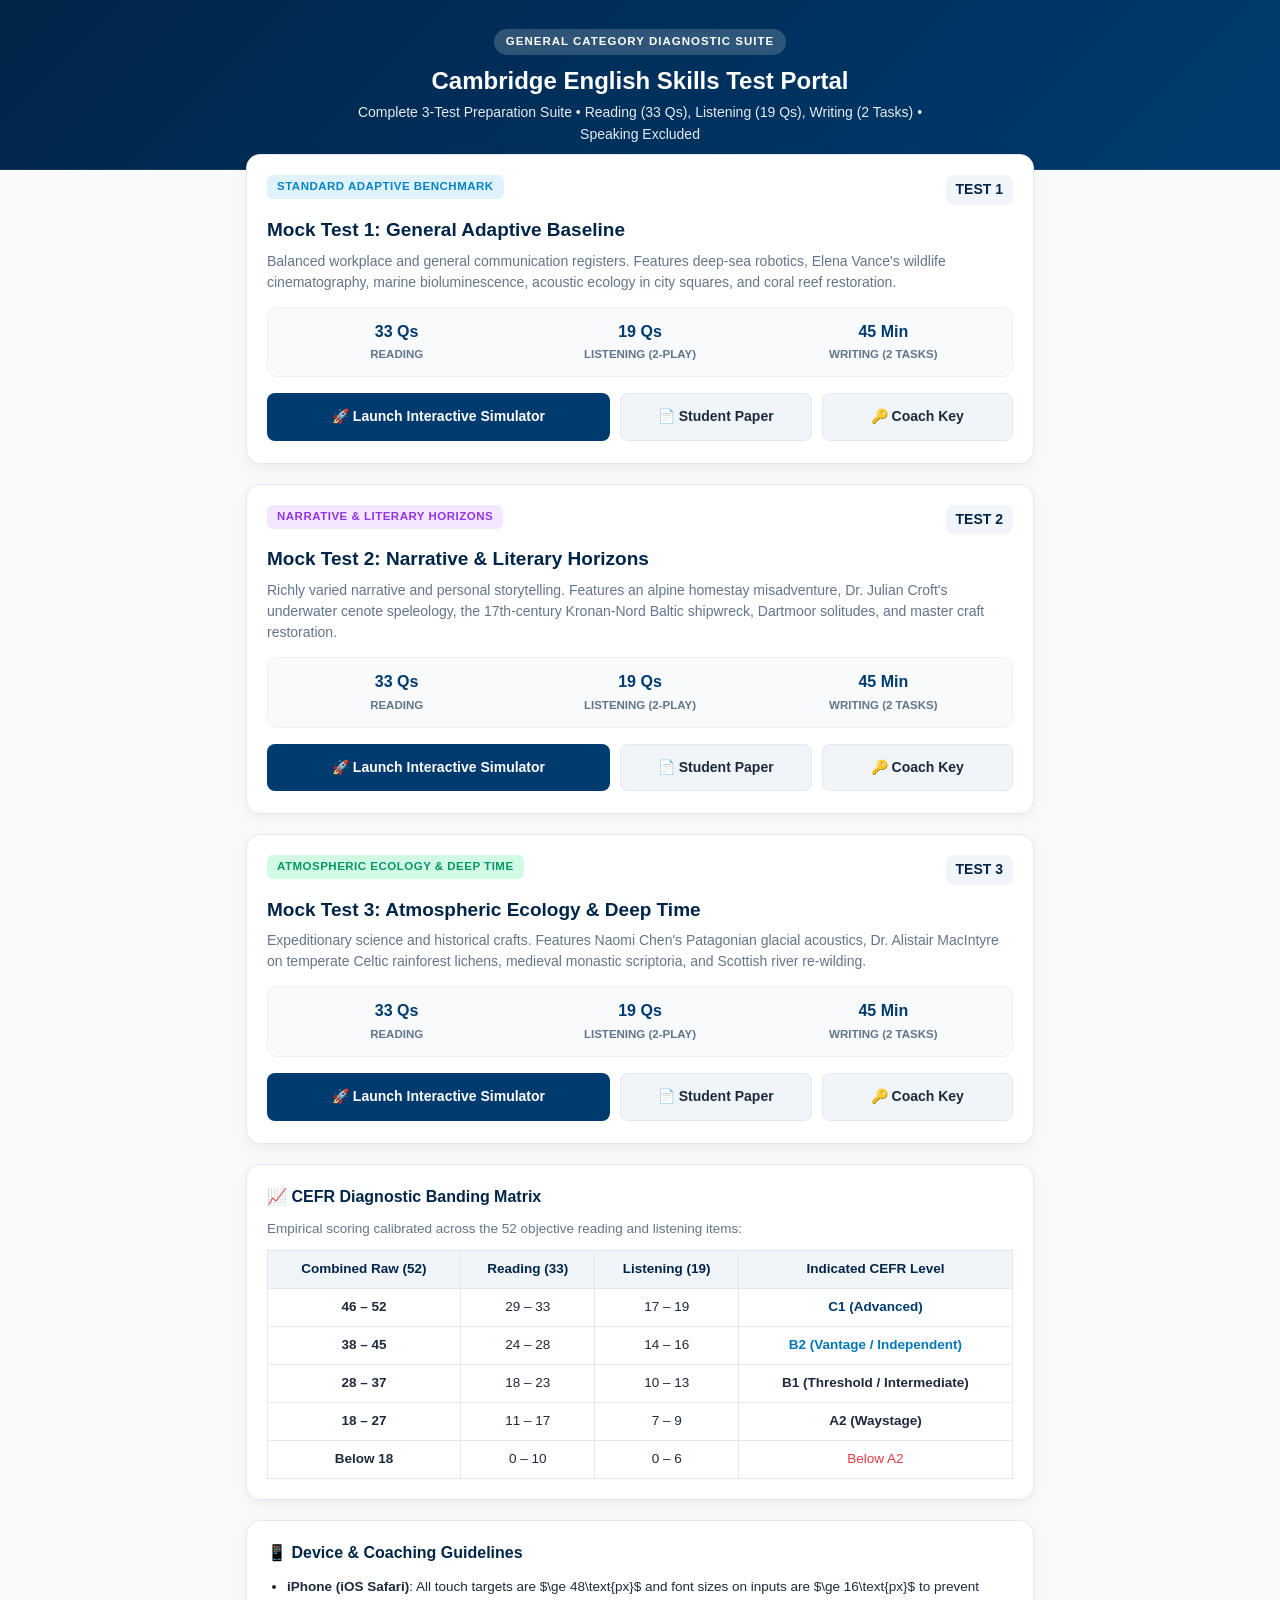
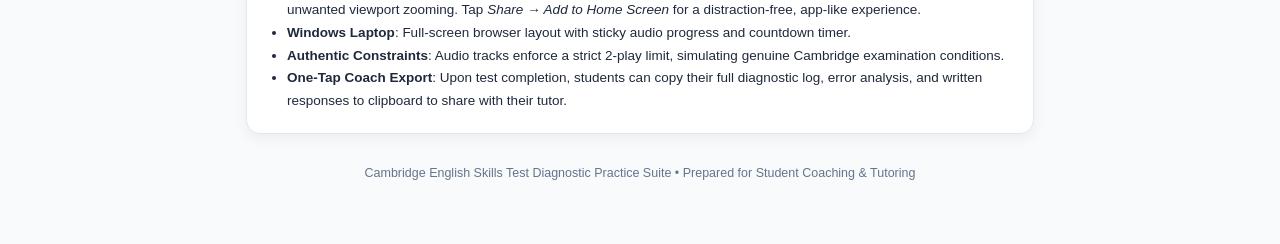
==== index.html @ 3b9fc263 "Refactor mock test suite to decoupled data-driven architecture" ====
<!DOCTYPE html>
<html lang="en">
<head>
  <meta charset="UTF-8">
  <meta name="viewport" content="width=device-width, initial-scale=1.0, maximum-scale=1.0, user-scalable=no, viewport-fit=cover">
  <title>Cambridge English Skills Test (General) — Multi-Test Portal</title>
  <style>
    :root {
      --primary: #003b70;
      --primary-dark: #002548;
      --primary-light: #e8f1fa;
      --secondary: #0077b6;
      --accent: #e63946;
      --success: #1b8a5a;
      --bg: #f8fafc;
      --card-bg: #ffffff;
      --text: #1e293b;
      --text-muted: #64748b;
      --border: #e2e8f0;
      --radius: 14px;
      --shadow: 0 4px 14px rgba(0,0,0,0.06);
      --font-family: -apple-system, BlinkMacSystemFont, "Segoe UI", Roboto, Helvetica, Arial, sans-serif;
    }

    * {
      box-sizing: border-box;
      margin: 0;
      padding: 0;
      -webkit-tap-highlight-color: transparent;
      -webkit-text-size-adjust: 100%;
    }

    body {
      font-family: var(--font-family);
      background-color: var(--bg);
      color: var(--text);
      line-height: 1.55;
      padding-bottom: 60px;
    }

    header {
      background: linear-gradient(135deg, var(--primary-dark), var(--primary));
      color: white;
      padding: max(28px, env(safe-area-inset-top)) 20px 24px;
      text-align: center;
      border-bottom: 1px solid rgba(255,255,255,0.1);
    }

    .header-badge {
      display: inline-block;
      font-size: 11.5px;
      font-weight: 700;
      letter-spacing: 1px;
      text-transform: uppercase;
      background: rgba(255,255,255,0.18);
      padding: 4px 12px;
      border-radius: 20px;
      margin-bottom: 10px;
    }

    h1 {
      font-size: 24px;
      font-weight: 800;
      line-height: 1.3;
      margin-bottom: 6px;
    }

    .subtitle {
      font-size: 14px;
      opacity: 0.9;
      max-width: 580px;
      margin: 0 auto;
    }

    .container {
      max-width: 820px;
      margin: -16px auto 0;
      padding: 0 16px;
    }

    .test-card {
      background: var(--card-bg);
      border-radius: var(--radius);
      padding: 20px 20px 22px;
      margin-bottom: 20px;
      box-shadow: var(--shadow);
      border: 1px solid var(--border);
      transition: transform 0.2s ease, box-shadow 0.2s ease;
    }

    .test-card:hover {
      box-shadow: 0 6px 20px rgba(0, 59, 112, 0.1);
    }

    .card-top {
      display: flex;
      justify-content: space-between;
      align-items: flex-start;
      margin-bottom: 10px;
    }

    .card-tag {
      font-size: 11.5px;
      font-weight: 700;
      text-transform: uppercase;
      letter-spacing: 0.5px;
      padding: 3px 10px;
      border-radius: 6px;
    }

    .tag-blue { background: #e0f2fe; color: #0284c7; }
    .tag-purple { background: #f3e8ff; color: #9333ea; }
    .tag-emerald { background: #d1fae5; color: #059669; }

    .test-num-badge {
      font-size: 14px;
      font-weight: 800;
      color: var(--primary-dark);
      background: #f1f5f9;
      padding: 4px 10px;
      border-radius: 8px;
    }

    .card-title {
      font-size: 19px;
      font-weight: 700;
      color: var(--primary-dark);
      margin-bottom: 6px;
    }

    .card-desc {
      font-size: 14px;
      color: var(--text-muted);
      margin-bottom: 14px;
      line-height: 1.5;
    }

    .specs-grid {
      display: grid;
      grid-template-columns: repeat(3, 1fr);
      gap: 10px;
      background: #f8fafc;
      padding: 12px;
      border-radius: 10px;
      margin-bottom: 16px;
      text-align: center;
      border: 1px solid #edf2f7;
    }

    .spec-item-val {
      font-size: 16px;
      font-weight: 700;
      color: var(--primary);
    }

    .spec-item-lbl {
      font-size: 11.5px;
      color: var(--text-muted);
      text-transform: uppercase;
      font-weight: 600;
      margin-top: 2px;
    }

    .button-group {
      display: flex;
      gap: 10px;
      flex-wrap: wrap;
    }

    .btn {
      display: inline-flex;
      align-items: center;
      justify-content: center;
      gap: 6px;
      padding: 12px 18px;
      border-radius: 8px;
      font-size: 14px;
      font-weight: 700;
      text-decoration: none;
      transition: all 0.2s ease;
      min-height: 46px;
      flex: 1;
      text-align: center;
    }

    .btn-launch {
      background: var(--primary);
      color: white;
      flex: 2;
    }

    .btn-launch:hover {
      background: var(--primary-dark);
    }

    .btn-outline {
      background: #f1f5f9;
      color: var(--text);
      border: 1px solid var(--border);
    }

    .btn-outline:hover {
      background: #e2e8f0;
    }

    .info-card {
      background: white;
      border-radius: var(--radius);
      padding: 20px;
      margin-bottom: 20px;
      box-shadow: var(--shadow);
      border: 1px solid var(--border);
    }

    .info-card h3 {
      font-size: 16px;
      font-weight: 700;
      color: var(--primary-dark);
      margin-bottom: 10px;
    }

    .matrix-table {
      width: 100%;
      border-collapse: collapse;
      font-size: 13.5px;
      margin-top: 10px;
    }

    .matrix-table th, .matrix-table td {
      padding: 8px 10px;
      border: 1px solid var(--border);
      text-align: center;
    }

    .matrix-table th {
      background: #f1f5f9;
      font-weight: 700;
      color: var(--primary-dark);
    }

    footer {
      text-align: center;
      font-size: 12.5px;
      color: var(--text-muted);
      margin-top: 30px;
    }
  </style>
</head>
<body>

  <header>
    <div class="header-badge">General Category Diagnostic Suite</div>
    <h1>Cambridge English Skills Test Portal</h1>
    <div class="subtitle">Complete 3-Test Preparation Suite &bull; Reading (33 Qs), Listening (19 Qs), Writing (2 Tasks) &bull; Speaking Excluded</div>
  </header>

  <div class="container">

    <!-- TEST 1 CARD -->
    <div class="test-card">
      <div class="card-top">
        <span class="card-tag tag-blue">Standard Adaptive Benchmark</span>
        <span class="test-num-badge">TEST 1</span>
      </div>
      <div class="card-title">Mock Test 1: General Adaptive Baseline</div>
      <div class="card-desc">
        Balanced workplace and general communication registers. Features deep-sea robotics, Elena Vance's wildlife cinematography, marine bioluminescence, acoustic ecology in city squares, and coral reef restoration.
      </div>
      <div class="specs-grid">
        <div>
          <div class="spec-item-val">33 Qs</div>
          <div class="spec-item-lbl">Reading</div>
        </div>
        <div>
          <div class="spec-item-val">19 Qs</div>
          <div class="spec-item-lbl">Listening (2-Play)</div>
        </div>
        <div>
          <div class="spec-item-val">45 Min</div>
          <div class="spec-item-lbl">Writing (2 Tasks)</div>
        </div>
      </div>
      <div class="button-group">
        <a href="test.html?id=1" class="btn btn-launch">🚀 Launch Interactive Simulator</a>
        <a href="mock_test_1/MOCK_TEST_1_PRINTABLE_STUDENT.md" class="btn btn-outline">📄 Student Paper</a>
        <a href="mock_test_1/MOCK_TEST_1_COACH_KEY_AND_EXPLANATIONS.md" class="btn btn-outline">🔑 Coach Key</a>
      </div>
    </div>

    <!-- TEST 2 CARD -->
    <div class="test-card">
      <div class="card-top">
        <span class="card-tag tag-purple">Narrative & Literary Horizons</span>
        <span class="test-num-badge">TEST 2</span>
      </div>
      <div class="card-title">Mock Test 2: Narrative & Literary Horizons</div>
      <div class="card-desc">
        Richly varied narrative and personal storytelling. Features an alpine homestay misadventure, Dr. Julian Croft's underwater cenote speleology, the 17th-century Kronan-Nord Baltic shipwreck, Dartmoor solitudes, and master craft restoration.
      </div>
      <div class="specs-grid">
        <div>
          <div class="spec-item-val">33 Qs</div>
          <div class="spec-item-lbl">Reading</div>
        </div>
        <div>
          <div class="spec-item-val">19 Qs</div>
          <div class="spec-item-lbl">Listening (2-Play)</div>
        </div>
        <div>
          <div class="spec-item-val">45 Min</div>
          <div class="spec-item-lbl">Writing (2 Tasks)</div>
        </div>
      </div>
      <div class="button-group">
        <a href="test.html?id=2" class="btn btn-launch">🚀 Launch Interactive Simulator</a>
        <a href="mock_test_2/MOCK_TEST_2_PRINTABLE_STUDENT.md" class="btn btn-outline">📄 Student Paper</a>
        <a href="mock_test_2/MOCK_TEST_2_COACH_KEY_AND_EXPLANATIONS.md" class="btn btn-outline">🔑 Coach Key</a>
      </div>
    </div>

    <!-- TEST 3 CARD -->
    <div class="test-card">
      <div class="card-top">
        <span class="card-tag tag-emerald">Atmospheric Ecology & Deep Time</span>
        <span class="test-num-badge">TEST 3</span>
      </div>
      <div class="card-title">Mock Test 3: Atmospheric Ecology & Deep Time</div>
      <div class="card-desc">
        Expeditionary science and historical crafts. Features Naomi Chen's Patagonian glacial acoustics, Dr. Alistair MacIntyre on temperate Celtic rainforest lichens, medieval monastic scriptoria, and Scottish river re-wilding.
      </div>
      <div class="specs-grid">
        <div>
          <div class="spec-item-val">33 Qs</div>
          <div class="spec-item-lbl">Reading</div>
        </div>
        <div>
          <div class="spec-item-val">19 Qs</div>
          <div class="spec-item-lbl">Listening (2-Play)</div>
        </div>
        <div>
          <div class="spec-item-val">45 Min</div>
          <div class="spec-item-lbl">Writing (2 Tasks)</div>
        </div>
      </div>
      <div class="button-group">
        <a href="test.html?id=3" class="btn btn-launch">🚀 Launch Interactive Simulator</a>
        <a href="mock_test_3/MOCK_TEST_3_PRINTABLE_STUDENT.md" class="btn btn-outline">📄 Student Paper</a>
        <a href="mock_test_3/MOCK_TEST_3_COACH_KEY_AND_EXPLANATIONS.md" class="btn btn-outline">🔑 Coach Key</a>
      </div>
    </div>

    <!-- CEFR DIAGNOSTIC MATRIX -->
    <div class="info-card">
      <h3>📈 CEFR Diagnostic Banding Matrix</h3>
      <p style="font-size:13.5px; color:var(--text-muted); margin-bottom:8px;">
        Empirical scoring calibrated across the 52 objective reading and listening items:
      </p>
      <table class="matrix-table">
        <thead>
          <tr>
            <th>Combined Raw (52)</th>
            <th>Reading (33)</th>
            <th>Listening (19)</th>
            <th>Indicated CEFR Level</th>
          </tr>
        </thead>
        <tbody>
          <tr>
            <td><strong>46 – 52</strong></td>
            <td>29 – 33</td>
            <td>17 – 19</td>
            <td><strong style="color:var(--primary);">C1 (Advanced)</strong></td>
          </tr>
          <tr>
            <td><strong>38 – 45</strong></td>
            <td>24 – 28</td>
            <td>14 – 16</td>
            <td><strong style="color:var(--secondary);">B2 (Vantage / Independent)</strong></td>
          </tr>
          <tr>
            <td><strong>28 – 37</strong></td>
            <td>18 – 23</td>
            <td>10 – 13</td>
            <td><strong>B1 (Threshold / Intermediate)</strong></td>
          </tr>
          <tr>
            <td><strong>18 – 27</strong></td>
            <td>11 – 17</td>
            <td>7 – 9</td>
            <td><strong>A2 (Waystage)</strong></td>
          </tr>
          <tr>
            <td><strong>Below 18</strong></td>
            <td>0 – 10</td>
            <td>0 – 6</td>
            <td><span style="color:var(--accent);">Below A2</span></td>
          </tr>
        </tbody>
      </table>
    </div>

    <!-- DEVICE & OFFLINE GUIDELINES -->
    <div class="info-card">
      <h3>📱 Device & Coaching Guidelines</h3>
      <ul style="font-size:13.5px; color:var(--text); padding-left:20px; line-height:1.7;">
        <li><strong>iPhone (iOS Safari)</strong>: All touch targets are $\ge 48\text{px}$ and font sizes on inputs are $\ge 16\text{px}$ to prevent unwanted viewport zooming. Tap <em>Share &rarr; Add to Home Screen</em> for a distraction-free, app-like experience.</li>
        <li><strong>Windows Laptop</strong>: Full-screen browser layout with sticky audio progress and countdown timer.</li>
        <li><strong>Authentic Constraints</strong>: Audio tracks enforce a strict 2-play limit, simulating genuine Cambridge examination conditions.</li>
        <li><strong>One-Tap Coach Export</strong>: Upon test completion, students can copy their full diagnostic log, error analysis, and written responses to clipboard to share with their tutor.</li>
      </ul>
    </div>

    <footer>
      Cambridge English Skills Test Diagnostic Practice Suite &bull; Prepared for Student Coaching & Tutoring
    </footer>

  </div>

</body>
</html>
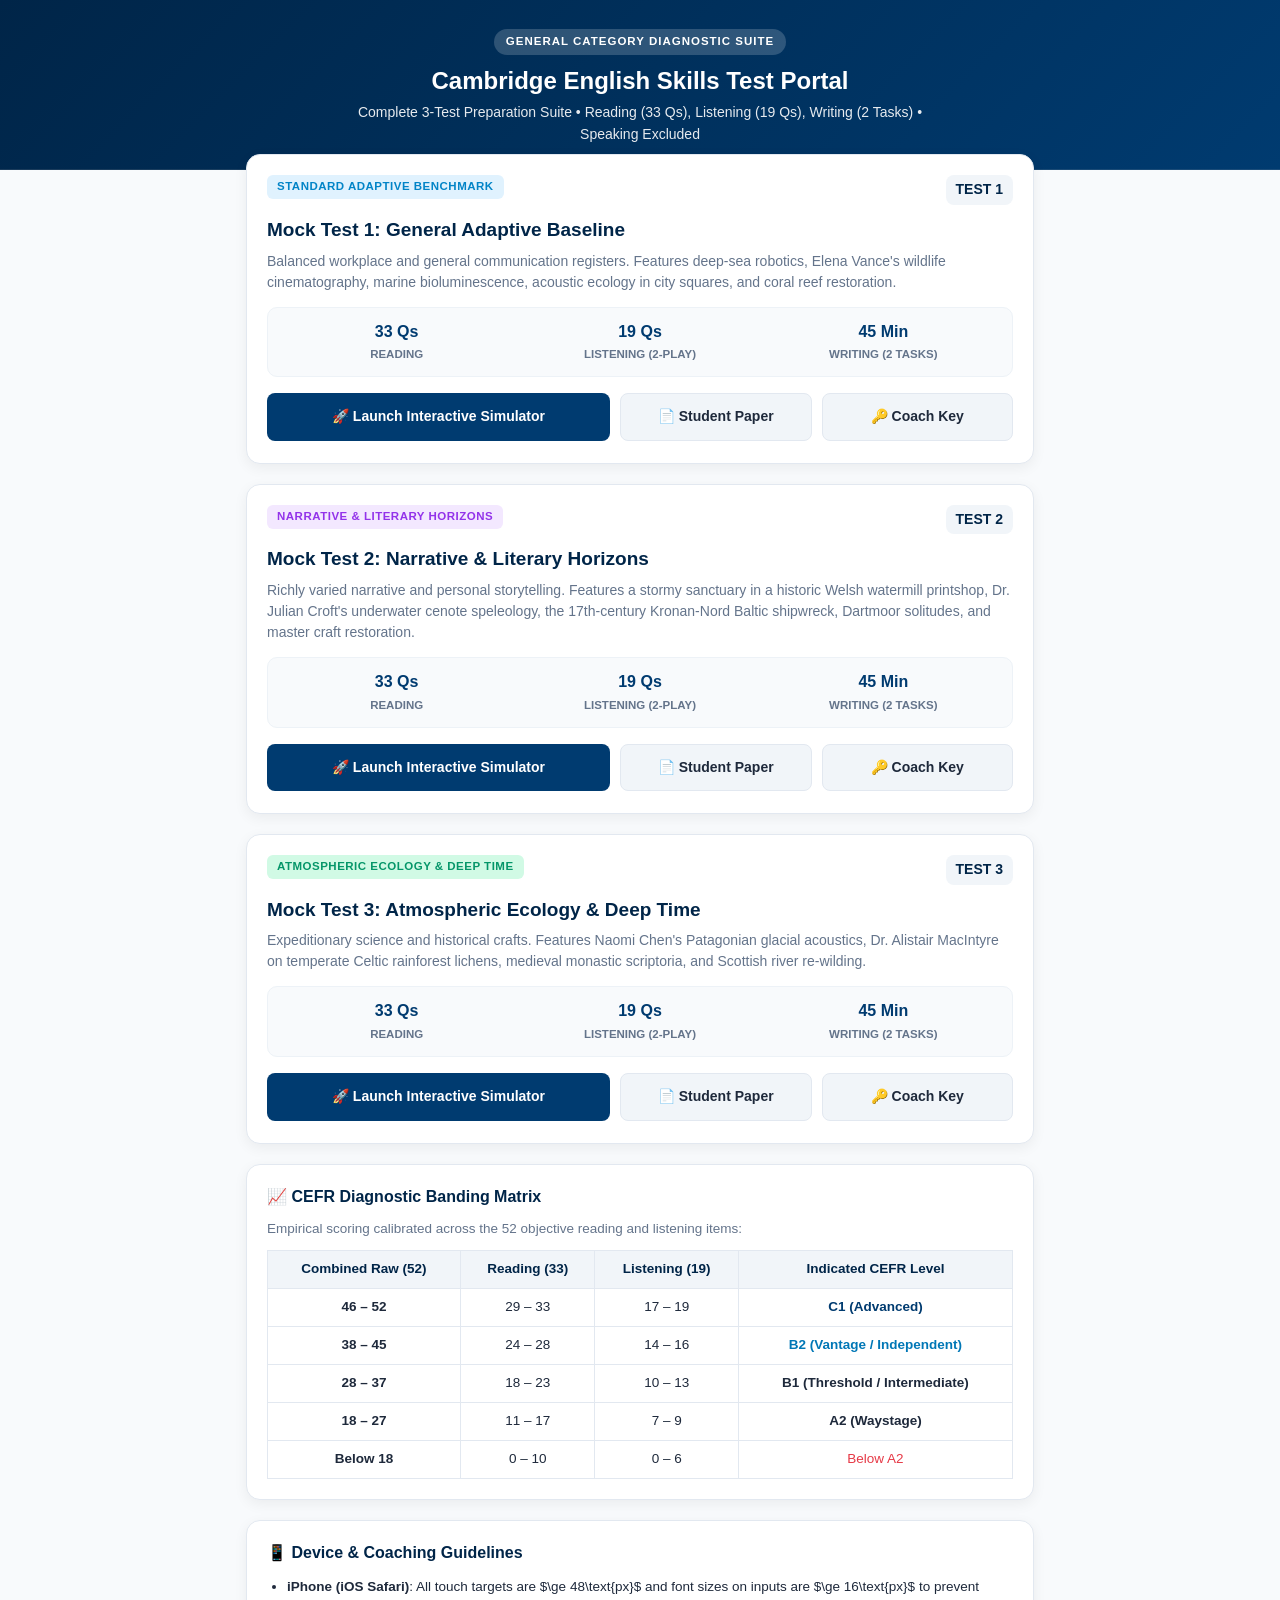
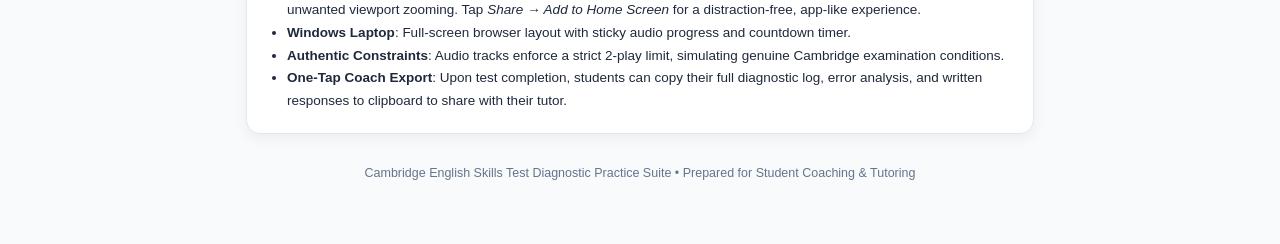
==== commit f86bd8d0: "Update writing section for Mock Test 2 with new prompts and rubrics" ====
--- a/index.html
+++ b/index.html
@@ -295,7 +295,7 @@
       </div>
       <div class="card-title">Mock Test 2: Narrative & Literary Horizons</div>
       <div class="card-desc">
-        Richly varied narrative and personal storytelling. Features an alpine homestay misadventure, Dr. Julian Croft's underwater cenote speleology, the 17th-century Kronan-Nord Baltic shipwreck, Dartmoor solitudes, and master craft restoration.
+        Richly varied narrative and personal storytelling. Features a stormy sanctuary in a historic Welsh watermill printshop, Dr. Julian Croft's underwater cenote speleology, the 17th-century Kronan-Nord Baltic shipwreck, Dartmoor solitudes, and master craft restoration.
       </div>
       <div class="specs-grid">
         <div>
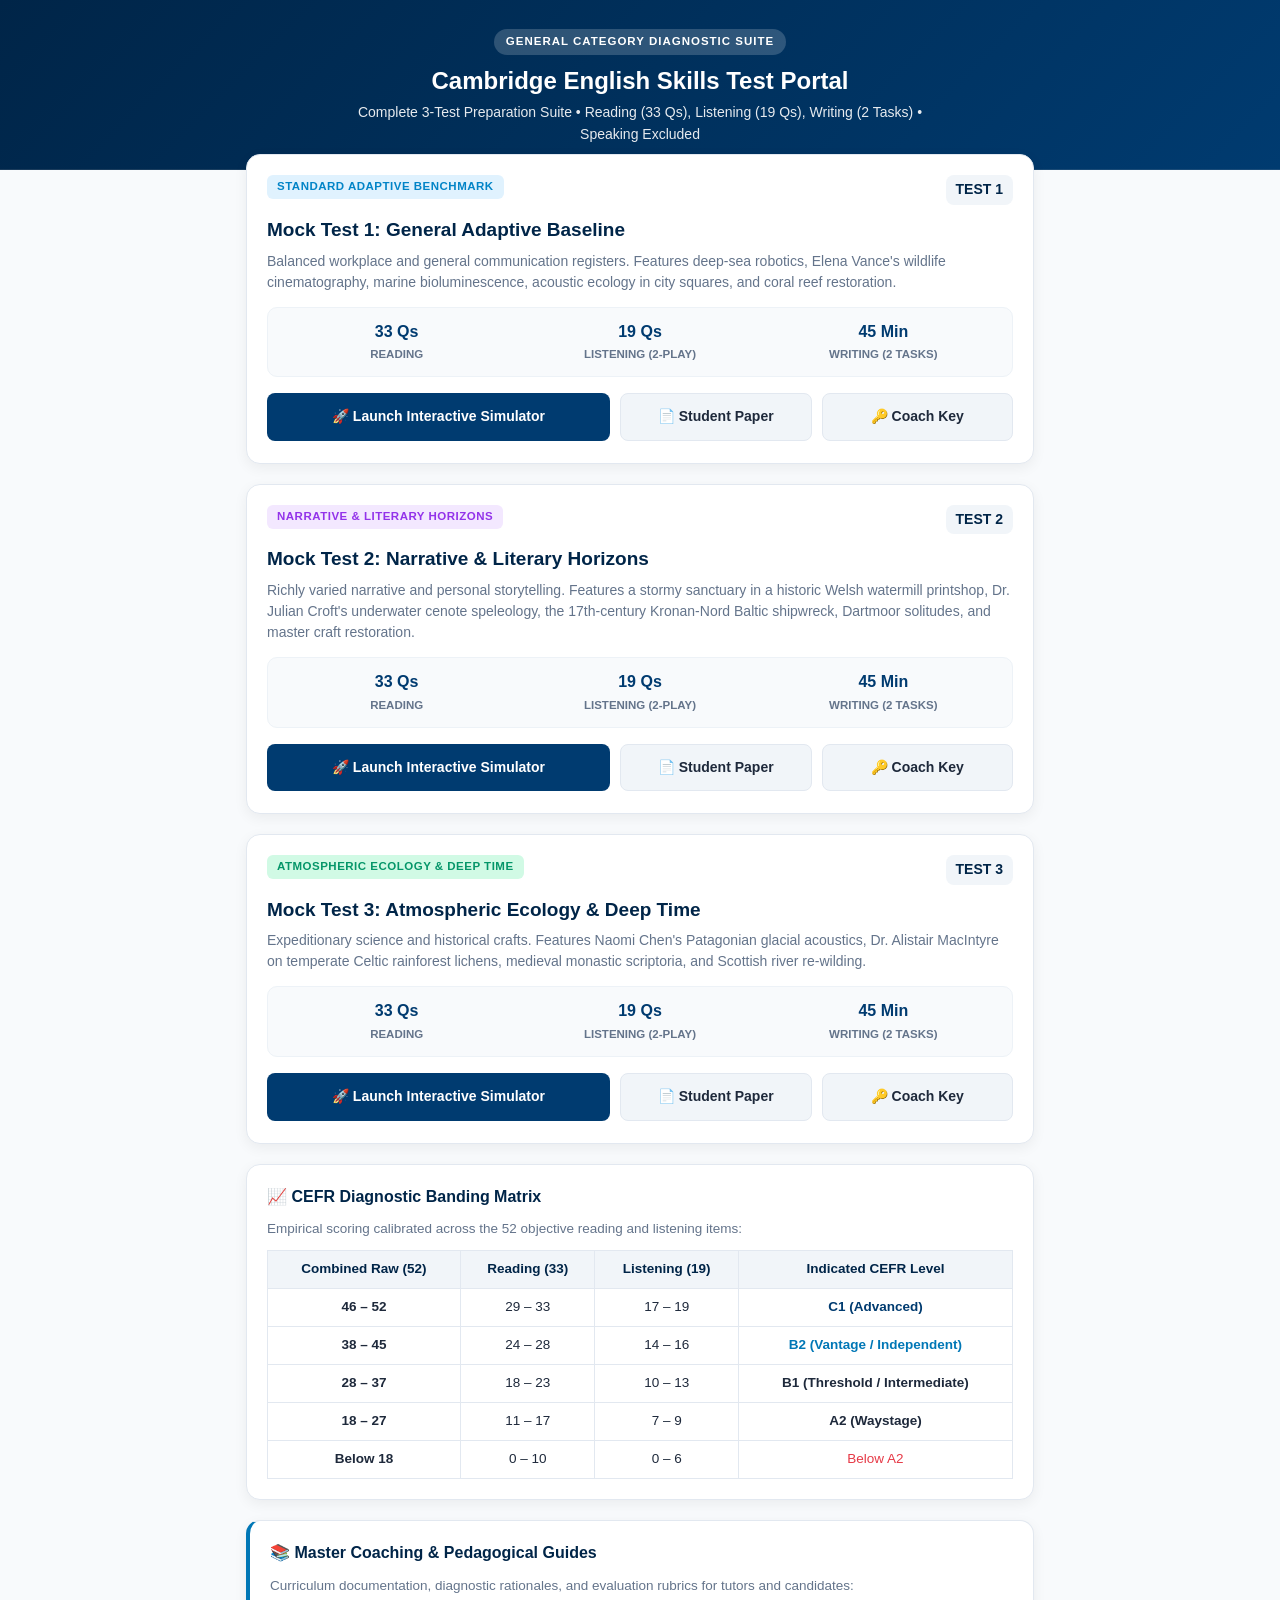
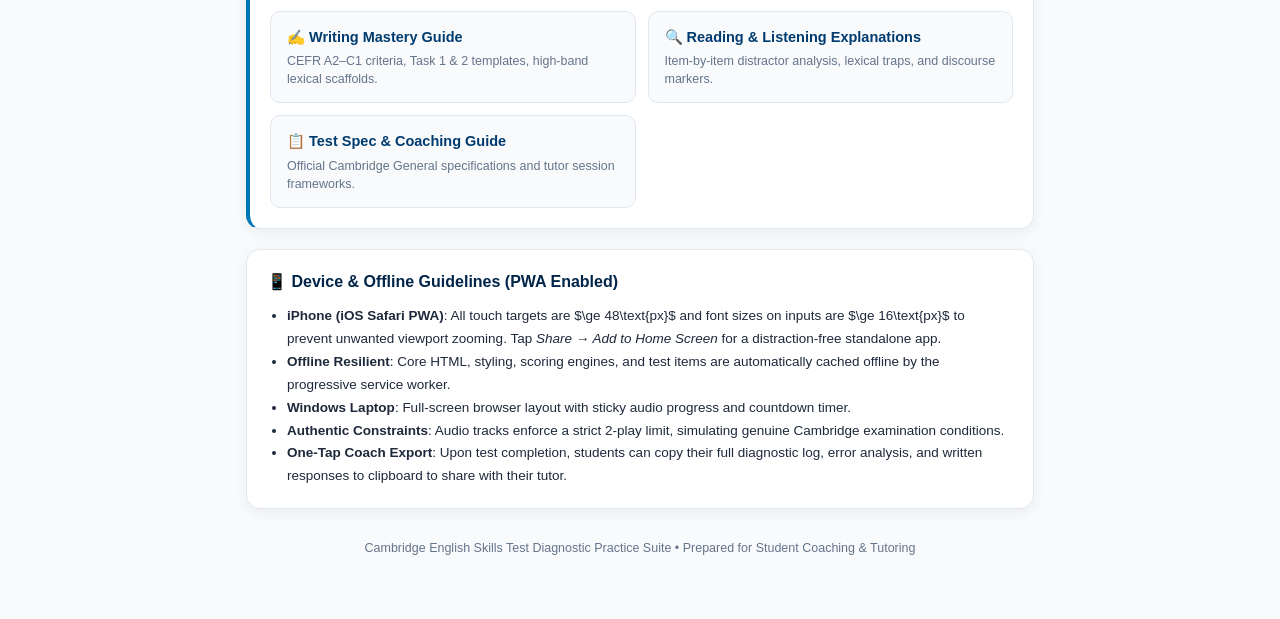
==== commit 5a0d470f: "feat(pwa): progressive offline caching, audio tools integration, and coaching guides restructuring" ====
--- a/index.html
+++ b/index.html
@@ -3,7 +3,13 @@
 <head>
   <meta charset="UTF-8">
   <meta name="viewport" content="width=device-width, initial-scale=1.0, maximum-scale=1.0, user-scalable=no, viewport-fit=cover">
+  <meta name="apple-mobile-web-app-capable" content="yes">
+  <meta name="apple-mobile-web-app-status-bar-style" content="black-translucent">
+  <meta name="theme-color" content="#003b70">
   <title>Cambridge English Skills Test (General) — Multi-Test Portal</title>
+  <link rel="manifest" href="manifest.json">
+  <link rel="apple-touch-icon" href="icons/icon-192.png">
+  <link rel="icon" type="image/svg+xml" href="icons/icon.svg">
   <style>
     :root {
       --primary: #003b70;
@@ -399,11 +405,34 @@
       </table>
     </div>
 
+    <!-- MASTER COACHING & PEDAGOGICAL GUIDES -->
+    <div class="info-card" style="border-left: 4px solid var(--secondary);">
+      <h3>📚 Master Coaching & Pedagogical Guides</h3>
+      <p style="font-size:13.5px; color:var(--text-muted); margin-bottom:14px;">
+        Curriculum documentation, diagnostic rationales, and evaluation rubrics for tutors and candidates:
+      </p>
+      <div style="display:grid; grid-template-columns: repeat(auto-fit, minmax(260px, 1fr)); gap:12px;">
+        <a href="guides/WRITING_MASTERY_GUIDE.md" style="display:block; padding:14px 16px; background:var(--bg); border:1px solid var(--border); border-radius:10px; text-decoration:none; color:var(--text); transition:border-color 0.2s;">
+          <div style="font-weight:700; color:var(--primary); font-size:14.5px; margin-bottom:4px;">✍️ Writing Mastery Guide</div>
+          <div style="font-size:12.5px; color:var(--text-muted); line-height:1.45;">CEFR A2–C1 criteria, Task 1 &amp; 2 templates, high-band lexical scaffolds.</div>
+        </a>
+        <a href="guides/READING_AND_LISTENING_EXPLANATIONS.md" style="display:block; padding:14px 16px; background:var(--bg); border:1px solid var(--border); border-radius:10px; text-decoration:none; color:var(--text); transition:border-color 0.2s;">
+          <div style="font-weight:700; color:var(--primary); font-size:14.5px; margin-bottom:4px;">🔍 Reading &amp; Listening Explanations</div>
+          <div style="font-size:12.5px; color:var(--text-muted); line-height:1.45;">Item-by-item distractor analysis, lexical traps, and discourse markers.</div>
+        </a>
+        <a href="guides/TEST_SPEC_AND_COACHING_GUIDE.md" style="display:block; padding:14px 16px; background:var(--bg); border:1px solid var(--border); border-radius:10px; text-decoration:none; color:var(--text); transition:border-color 0.2s;">
+          <div style="font-weight:700; color:var(--primary); font-size:14.5px; margin-bottom:4px;">📋 Test Spec &amp; Coaching Guide</div>
+          <div style="font-size:12.5px; color:var(--text-muted); line-height:1.45;">Official Cambridge General specifications and tutor session frameworks.</div>
+        </a>
+      </div>
+    </div>
+
     <!-- DEVICE & OFFLINE GUIDELINES -->
     <div class="info-card">
-      <h3>📱 Device & Coaching Guidelines</h3>
+      <h3>📱 Device & Offline Guidelines (PWA Enabled)</h3>
       <ul style="font-size:13.5px; color:var(--text); padding-left:20px; line-height:1.7;">
-        <li><strong>iPhone (iOS Safari)</strong>: All touch targets are $\ge 48\text{px}$ and font sizes on inputs are $\ge 16\text{px}$ to prevent unwanted viewport zooming. Tap <em>Share &rarr; Add to Home Screen</em> for a distraction-free, app-like experience.</li>
+        <li><strong>iPhone (iOS Safari PWA)</strong>: All touch targets are $\ge 48\text{px}$ and font sizes on inputs are $\ge 16\text{px}$ to prevent unwanted viewport zooming. Tap <em>Share &rarr; Add to Home Screen</em> for a distraction-free standalone app.</li>
+        <li><strong>Offline Resilient</strong>: Core HTML, styling, scoring engines, and test items are automatically cached offline by the progressive service worker.</li>
         <li><strong>Windows Laptop</strong>: Full-screen browser layout with sticky audio progress and countdown timer.</li>
         <li><strong>Authentic Constraints</strong>: Audio tracks enforce a strict 2-play limit, simulating genuine Cambridge examination conditions.</li>
         <li><strong>One-Tap Coach Export</strong>: Upon test completion, students can copy their full diagnostic log, error analysis, and written responses to clipboard to share with their tutor.</li>
@@ -416,5 +445,17 @@
 
   </div>
 
+  <script>
+    if ('serviceWorker' in navigator) {
+      window.addEventListener('load', () => {
+        navigator.serviceWorker.register('./sw.js').then((reg) => {
+          console.log('[SW] ServiceWorker active on scope:', reg.scope);
+        }).catch((err) => {
+          console.warn('[SW] ServiceWorker registration failed:', err);
+        });
+      });
+    }
+  </script>
+
 </body>
 </html>
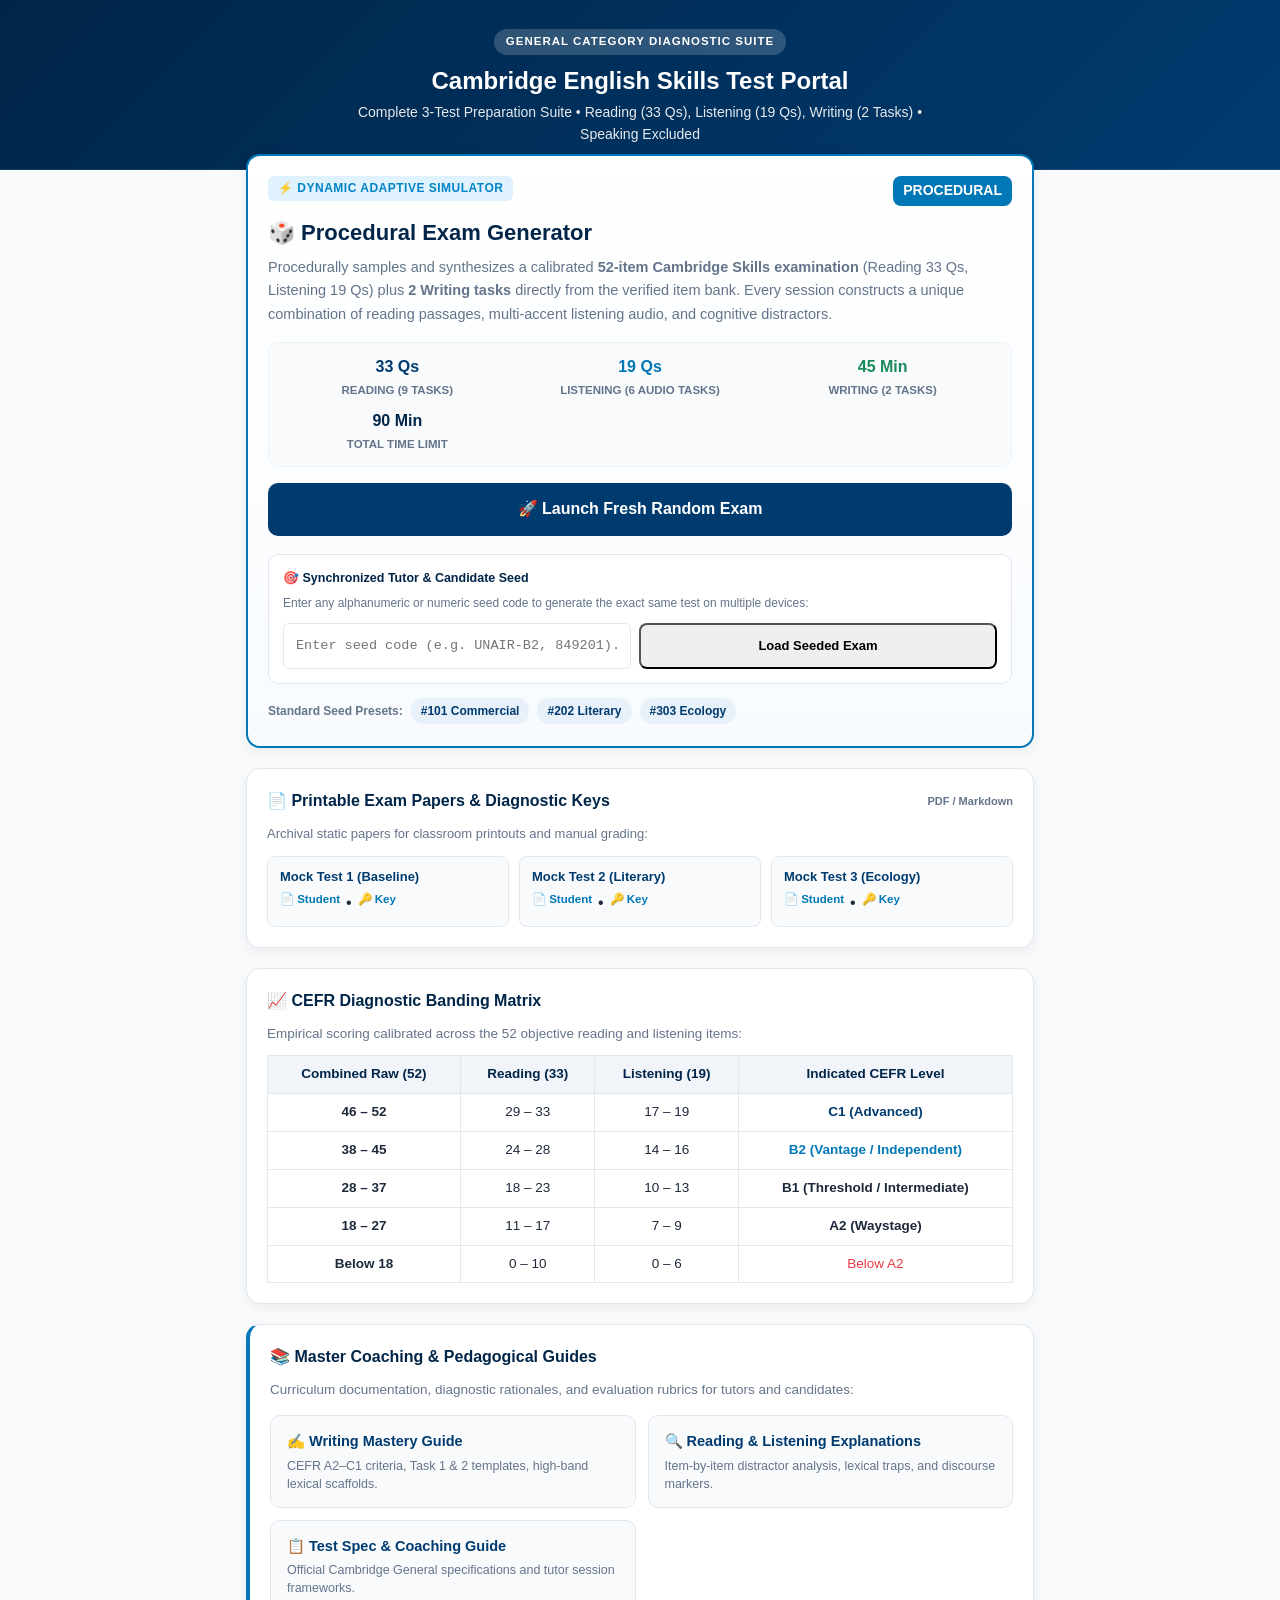
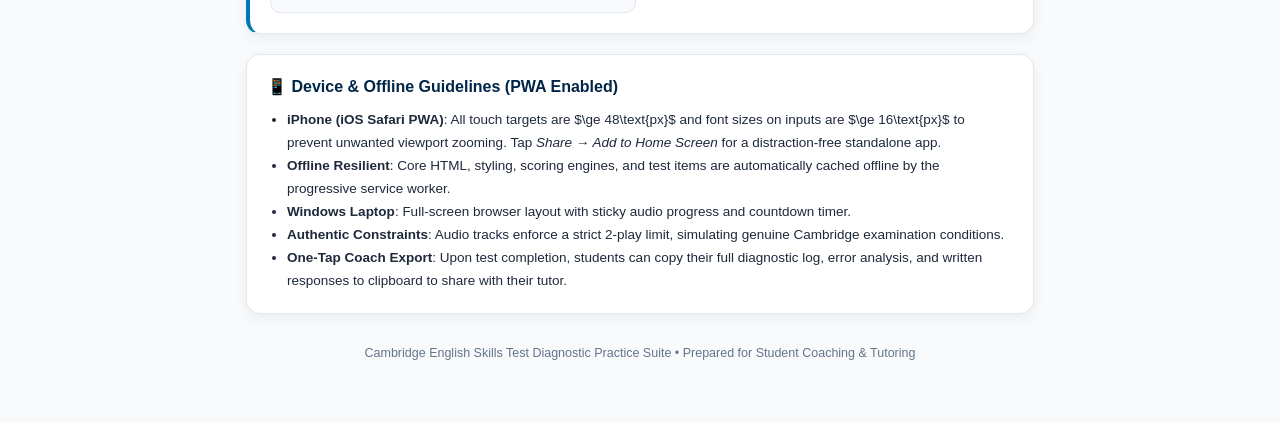
==== commit da687a9b: "feat(engine): procedural exam generation, seed synchronization, and expanded 30-track listening bank" ====
--- a/index.html
+++ b/index.html
@@ -262,96 +262,94 @@
 
   <div class="container">
 
-    <!-- TEST 1 CARD -->
-    <div class="test-card">
+    <!-- PROCEDURAL EXAM GENERATOR (HERO CARD) -->
+    <div class="test-card" style="border: 2px solid var(--secondary); background: linear-gradient(180deg, #ffffff 0%, #f8fbfe 100%);">
       <div class="card-top">
-        <span class="card-tag tag-blue">Standard Adaptive Benchmark</span>
-        <span class="test-num-badge">TEST 1</span>
-      </div>
-      <div class="card-title">Mock Test 1: General Adaptive Baseline</div>
-      <div class="card-desc">
-        Balanced workplace and general communication registers. Features deep-sea robotics, Elena Vance's wildlife cinematography, marine bioluminescence, acoustic ecology in city squares, and coral reef restoration.
-      </div>
-      <div class="specs-grid">
+        <span class="card-tag tag-blue" style="font-size:12px; font-weight:800; letter-spacing:0.5px;">⚡ Dynamic Adaptive Simulator</span>
+        <span class="test-num-badge" style="background:var(--secondary); color:white;">PROCEDURAL</span>
+      </div>
+      <div class="card-title" style="font-size:22px; color:var(--primary-dark);">🎲 Procedural Exam Generator</div>
+      <div class="card-desc" style="font-size:14.5px; line-height:1.6;">
+        Procedurally samples and synthesizes a calibrated <strong>52-item Cambridge Skills examination</strong> (Reading 33 Qs, Listening 19 Qs) plus <strong>2 Writing tasks</strong> directly from the verified item bank. Every session constructs a unique combination of reading passages, multi-accent listening audio, and cognitive distractors.
+      </div>
+      <div class="specs-grid" style="margin:16px 0;">
         <div>
-          <div class="spec-item-val">33 Qs</div>
-          <div class="spec-item-lbl">Reading</div>
+          <div class="spec-item-val" style="color:var(--primary);">33 Qs</div>
+          <div class="spec-item-lbl">Reading (9 Tasks)</div>
         </div>
         <div>
-          <div class="spec-item-val">19 Qs</div>
-          <div class="spec-item-lbl">Listening (2-Play)</div>
+          <div class="spec-item-val" style="color:var(--secondary);">19 Qs</div>
+          <div class="spec-item-lbl">Listening (6 Audio Tasks)</div>
         </div>
         <div>
-          <div class="spec-item-val">45 Min</div>
+          <div class="spec-item-val" style="color:var(--success);">45 Min</div>
           <div class="spec-item-lbl">Writing (2 Tasks)</div>
         </div>
-      </div>
-      <div class="button-group">
-        <a href="test.html?id=1" class="btn btn-launch">🚀 Launch Interactive Simulator</a>
-        <a href="mock_test_1/MOCK_TEST_1_PRINTABLE_STUDENT.md" class="btn btn-outline">📄 Student Paper</a>
-        <a href="mock_test_1/MOCK_TEST_1_COACH_KEY_AND_EXPLANATIONS.md" class="btn btn-outline">🔑 Coach Key</a>
+        <div>
+          <div class="spec-item-val" style="color:var(--primary-dark);">90 Min</div>
+          <div class="spec-item-lbl">Total Time Limit</div>
+        </div>
+      </div>
+
+      <!-- Quick Launch Button -->
+      <div style="margin-bottom:18px;">
+        <a href="test.html" class="btn btn-launch" style="display:flex; justify-content:center; align-items:center; gap:8px; padding:14px 20px; font-size:16px; font-weight:700; border-radius:10px; text-decoration:none;">
+          <span>🚀 Launch Fresh Random Exam</span>
+        </a>
+      </div>
+
+      <!-- Seed Input Bar -->
+      <div style="background:#ffffff; border:1px solid var(--border); border-radius:10px; padding:14px; margin-bottom:14px;">
+        <div style="font-size:12.5px; font-weight:700; color:var(--primary-dark); margin-bottom:6px;">🎯 Synchronized Tutor &amp; Candidate Seed</div>
+        <p style="font-size:12px; color:var(--text-muted); margin-bottom:10px;">
+          Enter any alphanumeric or numeric seed code to generate the exact same test on multiple devices:
+        </p>
+        <form onsubmit="event.preventDefault(); launchSeed();" style="display:flex; gap:8px; flex-wrap:wrap;">
+          <input type="text" id="seedInput" placeholder="Enter seed code (e.g. UNAIR-B2, 849201)..." style="flex:1; min-width:200px; padding:8px 12px; border:1px solid var(--border); border-radius:6px; font-size:13.5px; font-family:monospace;">
+          <button type="submit" class="btn btn-secondary" style="padding:8px 16px; font-size:13px; font-weight:700; cursor:pointer;">Load Seeded Exam</button>
+        </form>
+      </div>
+
+      <!-- Seed Presets -->
+      <div style="display:flex; align-items:center; gap:8px; flex-wrap:wrap; font-size:12px;">
+        <span style="font-weight:700; color:var(--text-muted);">Standard Seed Presets:</span>
+        <a href="test.html?seed=101" style="color:var(--primary); background:#e8f1fa; padding:4px 10px; border-radius:12px; text-decoration:none; font-weight:600;">#101 Commercial</a>
+        <a href="test.html?seed=202" style="color:var(--primary); background:#e8f1fa; padding:4px 10px; border-radius:12px; text-decoration:none; font-weight:600;">#202 Literary</a>
+        <a href="test.html?seed=303" style="color:var(--primary); background:#e8f1fa; padding:4px 10px; border-radius:12px; text-decoration:none; font-weight:600;">#303 Ecology</a>
       </div>
     </div>
 
-    <!-- TEST 2 CARD -->
-    <div class="test-card">
-      <div class="card-top">
-        <span class="card-tag tag-purple">Narrative & Literary Horizons</span>
-        <span class="test-num-badge">TEST 2</span>
-      </div>
-      <div class="card-title">Mock Test 2: Narrative & Literary Horizons</div>
-      <div class="card-desc">
-        Richly varied narrative and personal storytelling. Features a stormy sanctuary in a historic Welsh watermill printshop, Dr. Julian Croft's underwater cenote speleology, the 17th-century Kronan-Nord Baltic shipwreck, Dartmoor solitudes, and master craft restoration.
-      </div>
-      <div class="specs-grid">
-        <div>
-          <div class="spec-item-val">33 Qs</div>
-          <div class="spec-item-lbl">Reading</div>
-        </div>
-        <div>
-          <div class="spec-item-val">19 Qs</div>
-          <div class="spec-item-lbl">Listening (2-Play)</div>
-        </div>
-        <div>
-          <div class="spec-item-val">45 Min</div>
-          <div class="spec-item-lbl">Writing (2 Tasks)</div>
-        </div>
-      </div>
-      <div class="button-group">
-        <a href="test.html?id=2" class="btn btn-launch">🚀 Launch Interactive Simulator</a>
-        <a href="mock_test_2/MOCK_TEST_2_PRINTABLE_STUDENT.md" class="btn btn-outline">📄 Student Paper</a>
-        <a href="mock_test_2/MOCK_TEST_2_COACH_KEY_AND_EXPLANATIONS.md" class="btn btn-outline">🔑 Coach Key</a>
-      </div>
-    </div>
-
-    <!-- TEST 3 CARD -->
-    <div class="test-card">
-      <div class="card-top">
-        <span class="card-tag tag-emerald">Atmospheric Ecology & Deep Time</span>
-        <span class="test-num-badge">TEST 3</span>
-      </div>
-      <div class="card-title">Mock Test 3: Atmospheric Ecology & Deep Time</div>
-      <div class="card-desc">
-        Expeditionary science and historical crafts. Features Naomi Chen's Patagonian glacial acoustics, Dr. Alistair MacIntyre on temperate Celtic rainforest lichens, medieval monastic scriptoria, and Scottish river re-wilding.
-      </div>
-      <div class="specs-grid">
-        <div>
-          <div class="spec-item-val">33 Qs</div>
-          <div class="spec-item-lbl">Reading</div>
-        </div>
-        <div>
-          <div class="spec-item-val">19 Qs</div>
-          <div class="spec-item-lbl">Listening (2-Play)</div>
-        </div>
-        <div>
-          <div class="spec-item-val">45 Min</div>
-          <div class="spec-item-lbl">Writing (2 Tasks)</div>
-        </div>
-      </div>
-      <div class="button-group">
-        <a href="test.html?id=3" class="btn btn-launch">🚀 Launch Interactive Simulator</a>
-        <a href="mock_test_3/MOCK_TEST_3_PRINTABLE_STUDENT.md" class="btn btn-outline">📄 Student Paper</a>
-        <a href="mock_test_3/MOCK_TEST_3_COACH_KEY_AND_EXPLANATIONS.md" class="btn btn-outline">🔑 Coach Key</a>
+    <!-- PRINTABLE PAPERS & ARCHIVAL MOCKS -->
+    <div class="info-card" style="margin-bottom:20px;">
+      <h3 style="display:flex; justify-content:space-between; align-items:center;">
+        <span>📄 Printable Exam Papers &amp; Diagnostic Keys</span>
+        <span style="font-size:11px; font-weight:600; color:var(--text-muted);">PDF / Markdown</span>
+      </h3>
+      <p style="font-size:13px; color:var(--text-muted); margin-bottom:12px;">
+        Archival static papers for classroom printouts and manual grading:
+      </p>
+      <div style="display:grid; grid-template-columns: repeat(auto-fit, minmax(240px, 1fr)); gap:10px;">
+        <div style="padding:10px 12px; background:var(--bg); border:1px solid var(--border); border-radius:8px;">
+          <div style="font-weight:700; font-size:13px; color:var(--primary); margin-bottom:4px;">Mock Test 1 (Baseline)</div>
+          <div style="display:flex; gap:6px;">
+            <a href="mock_test_1/MOCK_TEST_1_PRINTABLE_STUDENT.md" style="font-size:11.5px; color:var(--secondary); text-decoration:none; font-weight:600;">📄 Student</a> &bull;
+            <a href="mock_test_1/MOCK_TEST_1_COACH_KEY_AND_EXPLANATIONS.md" style="font-size:11.5px; color:var(--secondary); text-decoration:none; font-weight:600;">🔑 Key</a>
+          </div>
+        </div>
+        <div style="padding:10px 12px; background:var(--bg); border:1px solid var(--border); border-radius:8px;">
+          <div style="font-weight:700; font-size:13px; color:var(--primary); margin-bottom:4px;">Mock Test 2 (Literary)</div>
+          <div style="display:flex; gap:6px;">
+            <a href="mock_test_2/MOCK_TEST_2_PRINTABLE_STUDENT.md" style="font-size:11.5px; color:var(--secondary); text-decoration:none; font-weight:600;">📄 Student</a> &bull;
+            <a href="mock_test_2/MOCK_TEST_2_COACH_KEY_AND_EXPLANATIONS.md" style="font-size:11.5px; color:var(--secondary); text-decoration:none; font-weight:600;">🔑 Key</a>
+          </div>
+        </div>
+        <div style="padding:10px 12px; background:var(--bg); border:1px solid var(--border); border-radius:8px;">
+          <div style="font-weight:700; font-size:13px; color:var(--primary); margin-bottom:4px;">Mock Test 3 (Ecology)</div>
+          <div style="display:flex; gap:6px;">
+            <a href="mock_test_3/MOCK_TEST_3_PRINTABLE_STUDENT.md" style="font-size:11.5px; color:var(--secondary); text-decoration:none; font-weight:600;">📄 Student</a> &bull;
+            <a href="mock_test_3/MOCK_TEST_3_COACH_KEY_AND_EXPLANATIONS.md" style="font-size:11.5px; color:var(--secondary); text-decoration:none; font-weight:600;">🔑 Key</a>
+          </div>
+        </div>
       </div>
     </div>
 
@@ -446,6 +444,16 @@
   </div>
 
   <script>
+    function launchSeed() {
+      const input = document.getElementById('seedInput');
+      const val = (input && input.value) ? input.value.trim() : '';
+      if (val) {
+        window.location.href = `test.html?seed=${encodeURIComponent(val)}`;
+      } else {
+        window.location.href = 'test.html';
+      }
+    }
+
     if ('serviceWorker' in navigator) {
       window.addEventListener('load', () => {
         navigator.serviceWorker.register('./sw.js').then((reg) => {
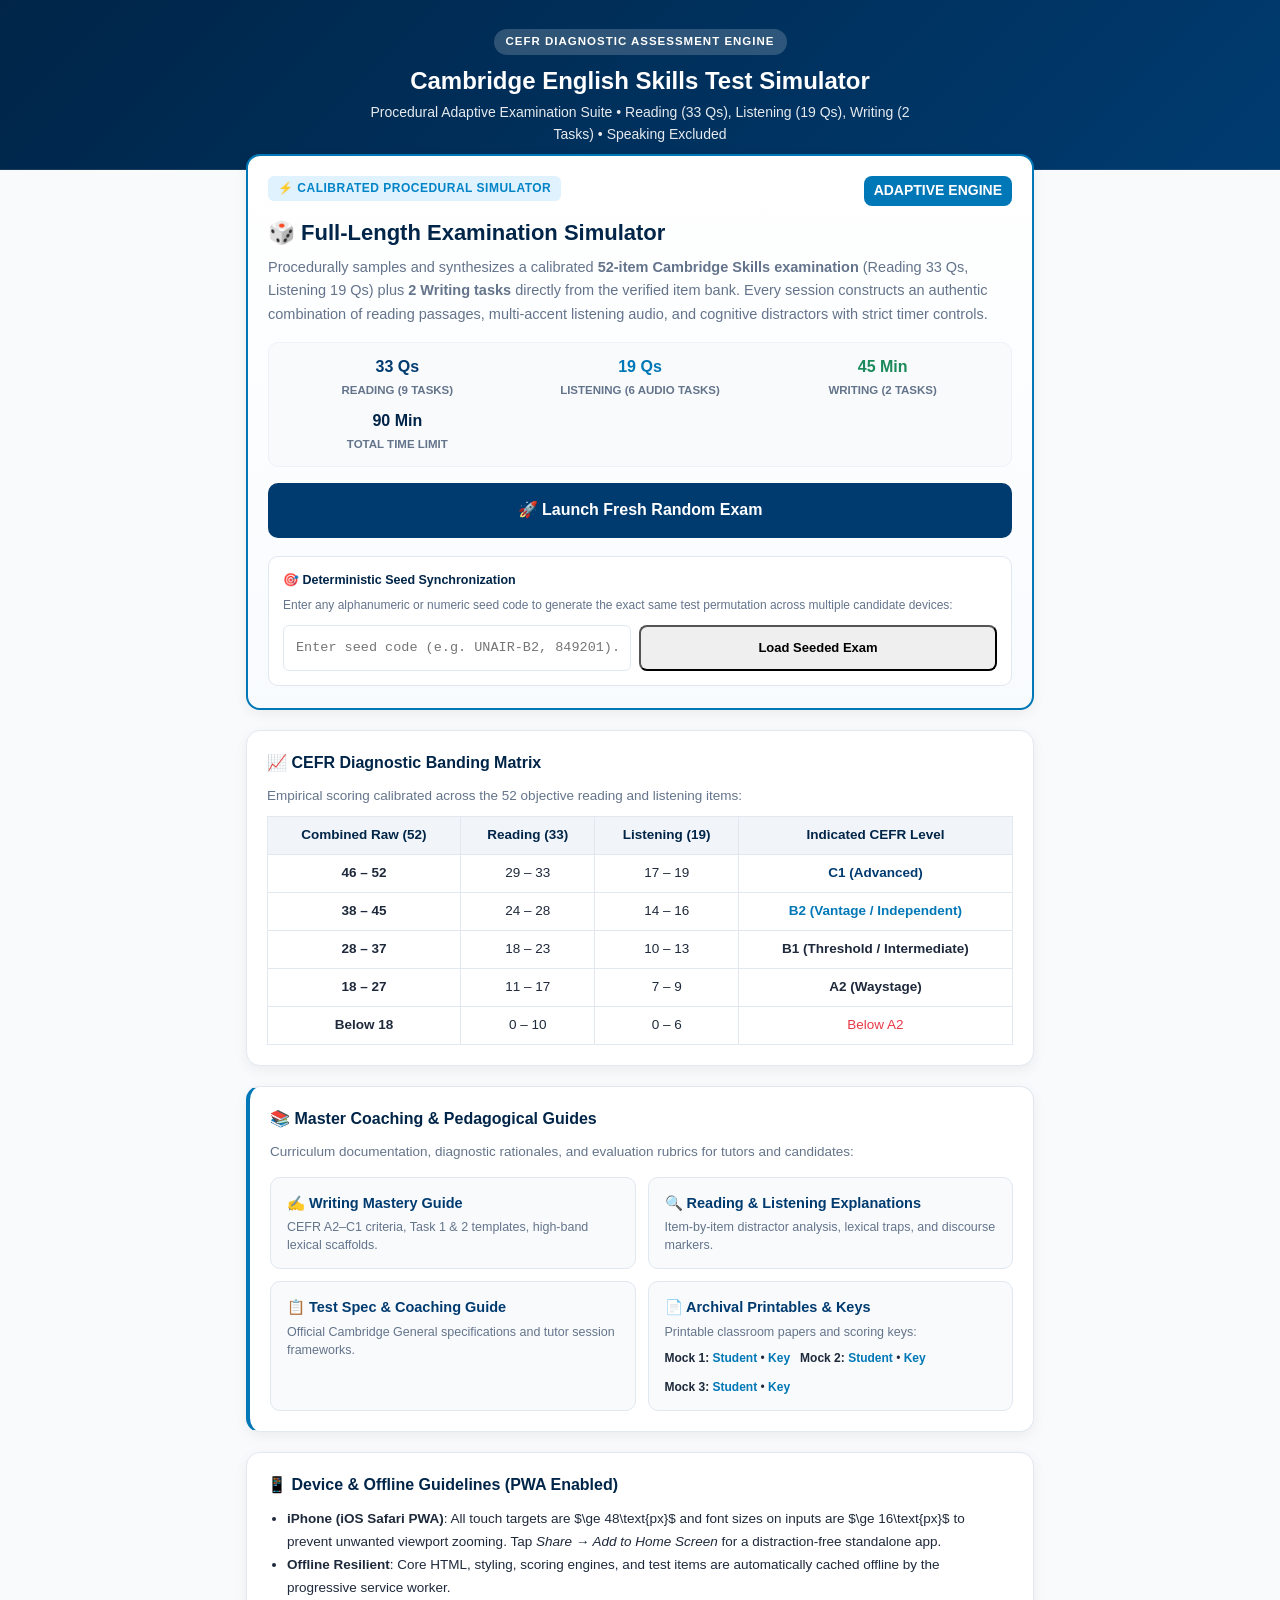
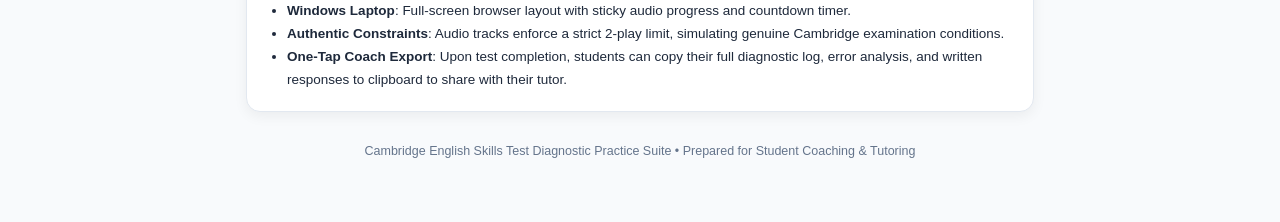
==== commit 7eee5a06: "refactor(ui): streamline portal to procedural simulator and remove legacy 3-test selection" ====
--- a/index.html
+++ b/index.html
@@ -4,11 +4,9 @@
   <meta charset="UTF-8">
   <meta name="viewport" content="width=device-width, initial-scale=1.0, maximum-scale=1.0, user-scalable=no, viewport-fit=cover">
   <meta name="apple-mobile-web-app-capable" content="yes">
-  <meta name="apple-mobile-web-app-status-bar-style" content="black-translucent">
   <meta name="theme-color" content="#003b70">
-  <title>Cambridge English Skills Test (General) — Multi-Test Portal</title>
+  <title>Cambridge English Skills Test (General) — Procedural Simulator</title>
   <link rel="manifest" href="manifest.json">
-  <link rel="apple-touch-icon" href="icons/icon-192.png">
   <link rel="icon" type="image/svg+xml" href="icons/icon.svg">
   <style>
     :root {
@@ -255,22 +253,22 @@
 <body>
 
   <header>
-    <div class="header-badge">General Category Diagnostic Suite</div>
-    <h1>Cambridge English Skills Test Portal</h1>
-    <div class="subtitle">Complete 3-Test Preparation Suite &bull; Reading (33 Qs), Listening (19 Qs), Writing (2 Tasks) &bull; Speaking Excluded</div>
+    <div class="header-badge">CEFR Diagnostic Assessment Engine</div>
+    <h1>Cambridge English Skills Test Simulator</h1>
+    <div class="subtitle">Procedural Adaptive Examination Suite &bull; Reading (33 Qs), Listening (19 Qs), Writing (2 Tasks) &bull; Speaking Excluded</div>
   </header>
 
   <div class="container">
 
-    <!-- PROCEDURAL EXAM GENERATOR (HERO CARD) -->
+    <!-- PROCEDURAL EXAM GENERATOR (PRIMARY INTERFACE) -->
     <div class="test-card" style="border: 2px solid var(--secondary); background: linear-gradient(180deg, #ffffff 0%, #f8fbfe 100%);">
       <div class="card-top">
-        <span class="card-tag tag-blue" style="font-size:12px; font-weight:800; letter-spacing:0.5px;">⚡ Dynamic Adaptive Simulator</span>
-        <span class="test-num-badge" style="background:var(--secondary); color:white;">PROCEDURAL</span>
-      </div>
-      <div class="card-title" style="font-size:22px; color:var(--primary-dark);">🎲 Procedural Exam Generator</div>
+        <span class="card-tag tag-blue" style="font-size:12px; font-weight:800; letter-spacing:0.5px;">⚡ Calibrated Procedural Simulator</span>
+        <span class="test-num-badge" style="background:var(--secondary); color:white;">ADAPTIVE ENGINE</span>
+      </div>
+      <div class="card-title" style="font-size:22px; color:var(--primary-dark);">🎲 Full-Length Examination Simulator</div>
       <div class="card-desc" style="font-size:14.5px; line-height:1.6;">
-        Procedurally samples and synthesizes a calibrated <strong>52-item Cambridge Skills examination</strong> (Reading 33 Qs, Listening 19 Qs) plus <strong>2 Writing tasks</strong> directly from the verified item bank. Every session constructs a unique combination of reading passages, multi-accent listening audio, and cognitive distractors.
+        Procedurally samples and synthesizes a calibrated <strong>52-item Cambridge Skills examination</strong> (Reading 33 Qs, Listening 19 Qs) plus <strong>2 Writing tasks</strong> directly from the verified item bank. Every session constructs an authentic combination of reading passages, multi-accent listening audio, and cognitive distractors with strict timer controls.
       </div>
       <div class="specs-grid" style="margin:16px 0;">
         <div>
@@ -293,63 +291,21 @@
 
       <!-- Quick Launch Button -->
       <div style="margin-bottom:18px;">
-        <a href="test.html" class="btn btn-launch" style="display:flex; justify-content:center; align-items:center; gap:8px; padding:14px 20px; font-size:16px; font-weight:700; border-radius:10px; text-decoration:none;">
+        <a href="test.html" class="btn btn-launch" style="display:flex; justify-content:center; align-items:center; gap:8px; padding:15px 22px; font-size:16px; font-weight:700; border-radius:10px; text-decoration:none;">
           <span>🚀 Launch Fresh Random Exam</span>
         </a>
       </div>
 
       <!-- Seed Input Bar -->
-      <div style="background:#ffffff; border:1px solid var(--border); border-radius:10px; padding:14px; margin-bottom:14px;">
-        <div style="font-size:12.5px; font-weight:700; color:var(--primary-dark); margin-bottom:6px;">🎯 Synchronized Tutor &amp; Candidate Seed</div>
+      <div style="background:#ffffff; border:1px solid var(--border); border-radius:10px; padding:14px;">
+        <div style="font-size:12.5px; font-weight:700; color:var(--primary-dark); margin-bottom:6px;">🎯 Deterministic Seed Synchronization</div>
         <p style="font-size:12px; color:var(--text-muted); margin-bottom:10px;">
-          Enter any alphanumeric or numeric seed code to generate the exact same test on multiple devices:
+          Enter any alphanumeric or numeric seed code to generate the exact same test permutation across multiple candidate devices:
         </p>
         <form onsubmit="event.preventDefault(); launchSeed();" style="display:flex; gap:8px; flex-wrap:wrap;">
           <input type="text" id="seedInput" placeholder="Enter seed code (e.g. UNAIR-B2, 849201)..." style="flex:1; min-width:200px; padding:8px 12px; border:1px solid var(--border); border-radius:6px; font-size:13.5px; font-family:monospace;">
           <button type="submit" class="btn btn-secondary" style="padding:8px 16px; font-size:13px; font-weight:700; cursor:pointer;">Load Seeded Exam</button>
         </form>
-      </div>
-
-      <!-- Seed Presets -->
-      <div style="display:flex; align-items:center; gap:8px; flex-wrap:wrap; font-size:12px;">
-        <span style="font-weight:700; color:var(--text-muted);">Standard Seed Presets:</span>
-        <a href="test.html?seed=101" style="color:var(--primary); background:#e8f1fa; padding:4px 10px; border-radius:12px; text-decoration:none; font-weight:600;">#101 Commercial</a>
-        <a href="test.html?seed=202" style="color:var(--primary); background:#e8f1fa; padding:4px 10px; border-radius:12px; text-decoration:none; font-weight:600;">#202 Literary</a>
-        <a href="test.html?seed=303" style="color:var(--primary); background:#e8f1fa; padding:4px 10px; border-radius:12px; text-decoration:none; font-weight:600;">#303 Ecology</a>
-      </div>
-    </div>
-
-    <!-- PRINTABLE PAPERS & ARCHIVAL MOCKS -->
-    <div class="info-card" style="margin-bottom:20px;">
-      <h3 style="display:flex; justify-content:space-between; align-items:center;">
-        <span>📄 Printable Exam Papers &amp; Diagnostic Keys</span>
-        <span style="font-size:11px; font-weight:600; color:var(--text-muted);">PDF / Markdown</span>
-      </h3>
-      <p style="font-size:13px; color:var(--text-muted); margin-bottom:12px;">
-        Archival static papers for classroom printouts and manual grading:
-      </p>
-      <div style="display:grid; grid-template-columns: repeat(auto-fit, minmax(240px, 1fr)); gap:10px;">
-        <div style="padding:10px 12px; background:var(--bg); border:1px solid var(--border); border-radius:8px;">
-          <div style="font-weight:700; font-size:13px; color:var(--primary); margin-bottom:4px;">Mock Test 1 (Baseline)</div>
-          <div style="display:flex; gap:6px;">
-            <a href="mock_test_1/MOCK_TEST_1_PRINTABLE_STUDENT.md" style="font-size:11.5px; color:var(--secondary); text-decoration:none; font-weight:600;">📄 Student</a> &bull;
-            <a href="mock_test_1/MOCK_TEST_1_COACH_KEY_AND_EXPLANATIONS.md" style="font-size:11.5px; color:var(--secondary); text-decoration:none; font-weight:600;">🔑 Key</a>
-          </div>
-        </div>
-        <div style="padding:10px 12px; background:var(--bg); border:1px solid var(--border); border-radius:8px;">
-          <div style="font-weight:700; font-size:13px; color:var(--primary); margin-bottom:4px;">Mock Test 2 (Literary)</div>
-          <div style="display:flex; gap:6px;">
-            <a href="mock_test_2/MOCK_TEST_2_PRINTABLE_STUDENT.md" style="font-size:11.5px; color:var(--secondary); text-decoration:none; font-weight:600;">📄 Student</a> &bull;
-            <a href="mock_test_2/MOCK_TEST_2_COACH_KEY_AND_EXPLANATIONS.md" style="font-size:11.5px; color:var(--secondary); text-decoration:none; font-weight:600;">🔑 Key</a>
-          </div>
-        </div>
-        <div style="padding:10px 12px; background:var(--bg); border:1px solid var(--border); border-radius:8px;">
-          <div style="font-weight:700; font-size:13px; color:var(--primary); margin-bottom:4px;">Mock Test 3 (Ecology)</div>
-          <div style="display:flex; gap:6px;">
-            <a href="mock_test_3/MOCK_TEST_3_PRINTABLE_STUDENT.md" style="font-size:11.5px; color:var(--secondary); text-decoration:none; font-weight:600;">📄 Student</a> &bull;
-            <a href="mock_test_3/MOCK_TEST_3_COACH_KEY_AND_EXPLANATIONS.md" style="font-size:11.5px; color:var(--secondary); text-decoration:none; font-weight:600;">🔑 Key</a>
-          </div>
-        </div>
       </div>
     </div>
 
@@ -422,6 +378,15 @@
           <div style="font-weight:700; color:var(--primary); font-size:14.5px; margin-bottom:4px;">📋 Test Spec &amp; Coaching Guide</div>
           <div style="font-size:12.5px; color:var(--text-muted); line-height:1.45;">Official Cambridge General specifications and tutor session frameworks.</div>
         </a>
+        <div style="display:block; padding:14px 16px; background:var(--bg); border:1px solid var(--border); border-radius:10px;">
+          <div style="font-weight:700; color:var(--primary); font-size:14.5px; margin-bottom:4px;">📄 Archival Printables &amp; Keys</div>
+          <div style="font-size:12.5px; color:var(--text-muted); line-height:1.45; margin-bottom:8px;">Printable classroom papers and scoring keys:</div>
+          <div style="font-size:12px; display:flex; gap:10px; flex-wrap:wrap;">
+            <span><strong>Mock 1:</strong> <a href="mock_test_1/MOCK_TEST_1_PRINTABLE_STUDENT.md" style="color:var(--secondary); text-decoration:none; font-weight:600;">Student</a> &bull; <a href="mock_test_1/MOCK_TEST_1_COACH_KEY_AND_EXPLANATIONS.md" style="color:var(--secondary); text-decoration:none; font-weight:600;">Key</a></span>
+            <span><strong>Mock 2:</strong> <a href="mock_test_2/MOCK_TEST_2_PRINTABLE_STUDENT.md" style="color:var(--secondary); text-decoration:none; font-weight:600;">Student</a> &bull; <a href="mock_test_2/MOCK_TEST_2_COACH_KEY_AND_EXPLANATIONS.md" style="color:var(--secondary); text-decoration:none; font-weight:600;">Key</a></span>
+            <span><strong>Mock 3:</strong> <a href="mock_test_3/MOCK_TEST_3_PRINTABLE_STUDENT.md" style="color:var(--secondary); text-decoration:none; font-weight:600;">Student</a> &bull; <a href="mock_test_3/MOCK_TEST_3_COACH_KEY_AND_EXPLANATIONS.md" style="color:var(--secondary); text-decoration:none; font-weight:600;">Key</a></span>
+          </div>
+        </div>
       </div>
     </div>
 
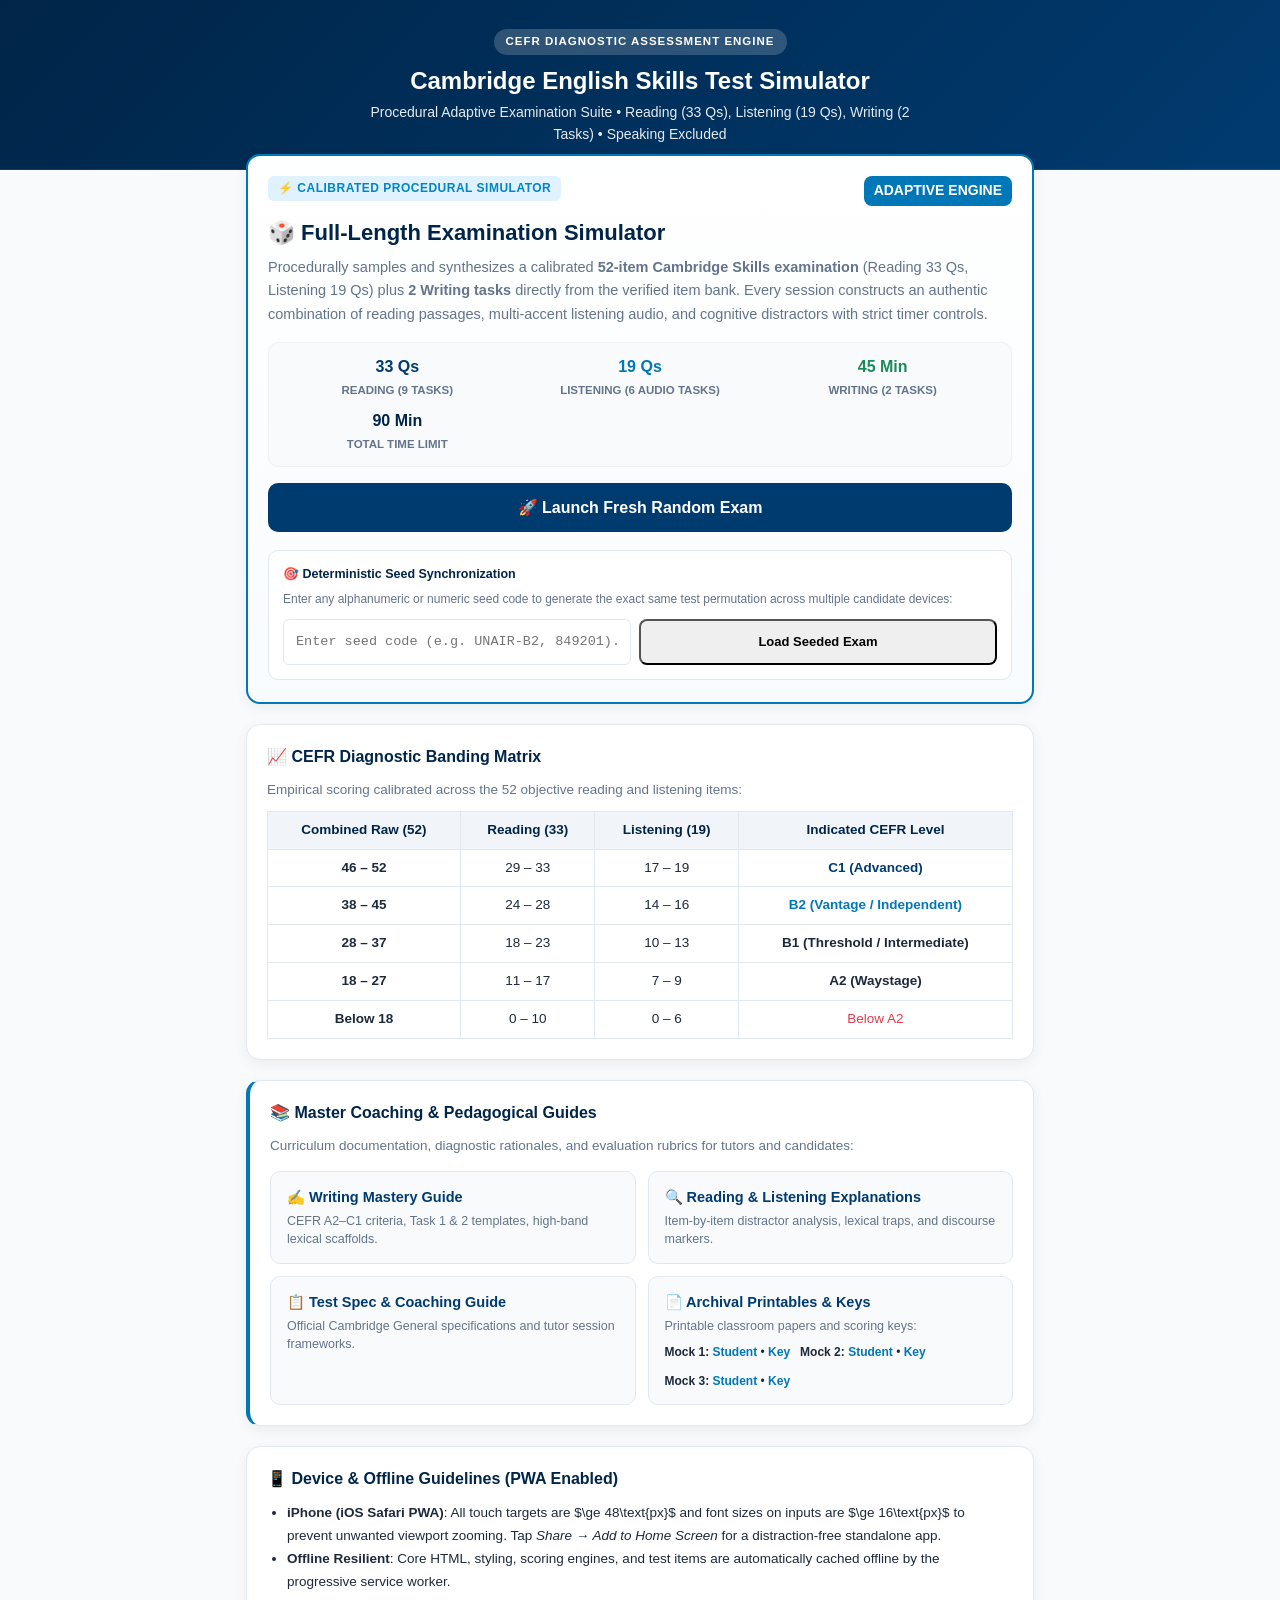
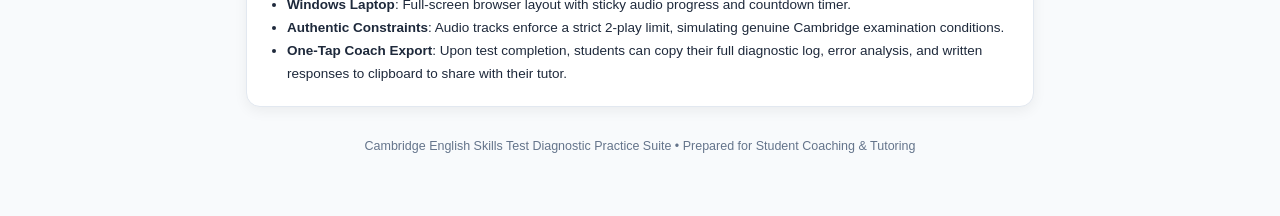
==== commit 2d32eb27: "fix(session): persist exam state across page refreshes, synchronize URL seed, and anchor timer to wa" ====
--- a/index.html
+++ b/index.html
@@ -260,6 +260,25 @@
 
   <div class="container">
 
+    <!-- ACTIVE SESSION RECOVERY CALLOUT (DYNAMICALLY DISPLAYED) -->
+    <div id="activeSessionNotice" style="display:none; background:#e8f1fa; border:2px solid var(--secondary); border-radius:var(--radius); padding:16px 20px; margin-bottom:20px; box-shadow:var(--shadow);">
+      <div style="display:flex; justify-content:space-between; align-items:center; flex-wrap:wrap; gap:12px;">
+        <div>
+          <div style="font-size:14px; font-weight:800; color:var(--primary-dark); display:flex; align-items:center; gap:6px;">
+            <span>⏱️ In-Progress Session Detected:</span>
+            <span id="activeSessionDetails" style="font-size:12px; font-weight:700; background:white; color:var(--secondary); padding:2px 8px; border-radius:10px; border:1px solid var(--border);"></span>
+          </div>
+          <p style="font-size:12.5px; color:var(--text-muted); margin-top:4px;">
+            Your responses, timer, and audio allowances are safely preserved in local storage.
+          </p>
+        </div>
+        <div style="display:flex; gap:8px;">
+          <a id="resumeExamLink" href="#" class="btn btn-launch" style="padding:8px 16px; font-size:13px; font-weight:700; text-decoration:none; display:inline-flex; align-items:center;">▶️ Resume Exam</a>
+          <button type="button" onclick="discardActiveSession()" class="btn" style="background:#fee2e2; color:#dc2626; border:1px solid #fca5a5; padding:8px 12px; font-size:12px; font-weight:700; border-radius:8px; cursor:pointer;">Discard</button>
+        </div>
+      </div>
+    </div>
+
     <!-- PROCEDURAL EXAM GENERATOR (PRIMARY INTERFACE) -->
     <div class="test-card" style="border: 2px solid var(--secondary); background: linear-gradient(180deg, #ffffff 0%, #f8fbfe 100%);">
       <div class="card-top">
@@ -291,9 +310,9 @@
 
       <!-- Quick Launch Button -->
       <div style="margin-bottom:18px;">
-        <a href="test.html" class="btn btn-launch" style="display:flex; justify-content:center; align-items:center; gap:8px; padding:15px 22px; font-size:16px; font-weight:700; border-radius:10px; text-decoration:none;">
+        <button type="button" onclick="startFreshExam()" class="btn btn-launch" style="width:100%; border:none; display:flex; justify-content:center; align-items:center; gap:8px; padding:15px 22px; font-size:16px; font-weight:700; border-radius:10px; cursor:pointer;">
           <span>🚀 Launch Fresh Random Exam</span>
-        </a>
+        </button>
       </div>
 
       <!-- Seed Input Bar -->
@@ -409,24 +428,81 @@
   </div>
 
   <script>
+    function checkActiveSession() {
+      const activeSeed = localStorage.getItem('cest_active_seed');
+      const sessionBox = document.getElementById('activeSessionNotice');
+      if (activeSeed && sessionBox) {
+        const stateRaw = localStorage.getItem(`cest_mock_${activeSeed}_state`);
+        let details = `Seed #${activeSeed}`;
+        if (stateRaw) {
+          try {
+            const state = JSON.parse(stateRaw);
+            if (state.isSubmitted) {
+              details += ' (Completed Report)';
+            } else if (state.targetEndTime) {
+              const remainingSec = Math.max(0, Math.floor((state.targetEndTime - Date.now()) / 1000));
+              const m = Math.floor(remainingSec / 60);
+              details += ` (~${m}m remaining)`;
+            }
+          } catch (e) {}
+        }
+        document.getElementById('activeSessionDetails').innerText = details;
+        document.getElementById('resumeExamLink').href = `test.html?seed=${encodeURIComponent(activeSeed)}`;
+        sessionBox.style.display = 'block';
+      }
+    }
+
+    function discardActiveSession() {
+      const activeSeed = localStorage.getItem('cest_active_seed');
+      if (!activeSeed) return;
+      if (confirm(`Discard current examination session (Seed #${activeSeed})? This cannot be undone.`)) {
+        localStorage.removeItem('cest_active_seed');
+        localStorage.removeItem(`cest_mock_${activeSeed}_state`);
+        const sessionBox = document.getElementById('activeSessionNotice');
+        if (sessionBox) sessionBox.style.display = 'none';
+      }
+    }
+
+    function startFreshExam() {
+      const activeSeed = localStorage.getItem('cest_active_seed');
+      if (activeSeed) {
+        const discard = confirm(`You have an active exam in progress (Seed #${activeSeed}). Starting a new exam will close your current session. Do you wish to proceed?`);
+        if (!discard) return;
+      }
+      const freshSeed = String(Math.floor(100000 + Math.random() * 900000));
+      localStorage.removeItem('cest_active_seed');
+      window.location.href = `test.html?seed=${freshSeed}`;
+    }
+
     function launchSeed() {
       const input = document.getElementById('seedInput');
       const val = (input && input.value) ? input.value.trim() : '';
       if (val) {
+        const activeSeed = localStorage.getItem('cest_active_seed');
+        if (activeSeed && activeSeed !== val) {
+          const switchSeed = confirm(`You have an active session for Seed #${activeSeed}. Loading Seed #${val} will switch sessions. Proceed?`);
+          if (!switchSeed) return;
+        }
+        localStorage.setItem('cest_active_seed', val);
         window.location.href = `test.html?seed=${encodeURIComponent(val)}`;
       } else {
-        window.location.href = 'test.html';
+        startFreshExam();
       }
     }
+
+    document.addEventListener('DOMContentLoaded', checkActiveSession);
 
     if ('serviceWorker' in navigator) {
       window.addEventListener('load', () => {
         navigator.serviceWorker.register('./sw.js').then((reg) => {
-          console.log('[SW] ServiceWorker active on scope:', reg.scope);
+          reg.update();
         }).catch((err) => {
           console.warn('[SW] ServiceWorker registration failed:', err);
         });
       });
+      navigator.serviceWorker.addEventListener('controllerchange', () => {
+        window.location.reload();
+      });
     }
   </script>
 
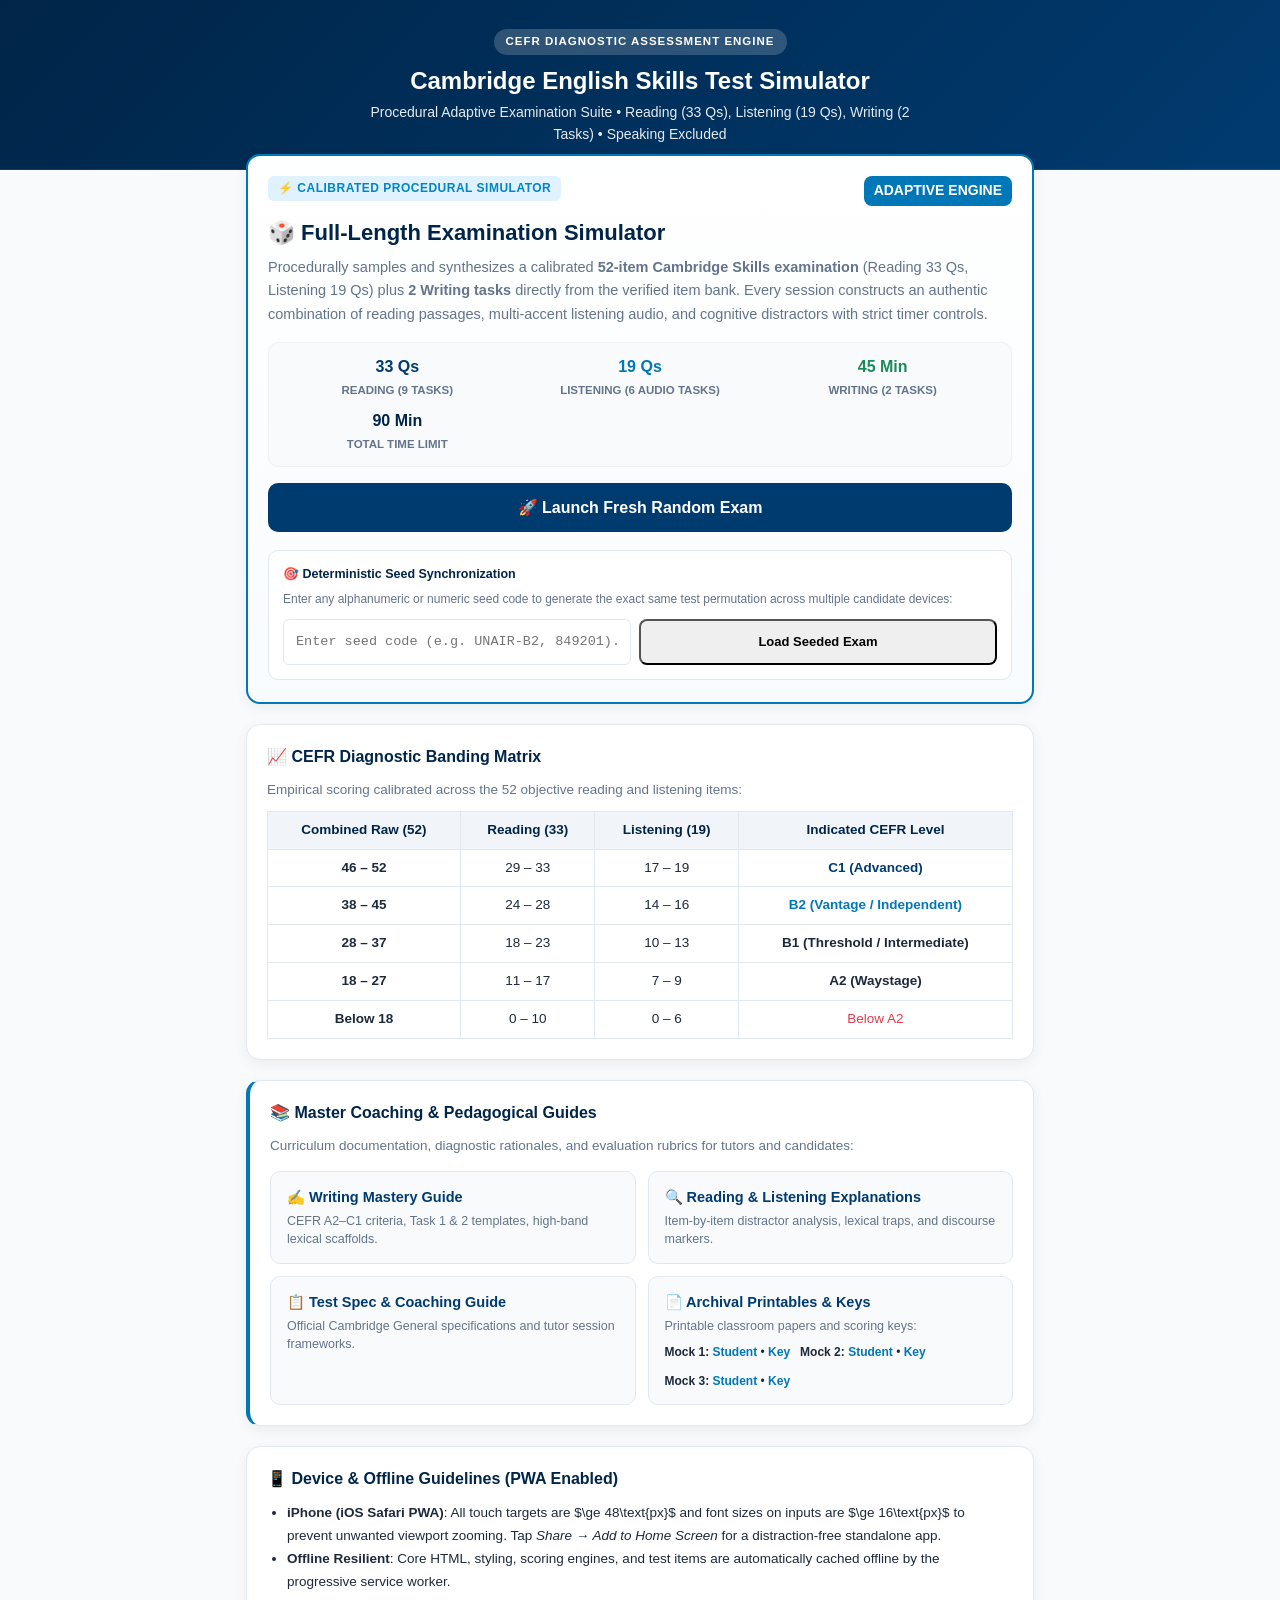
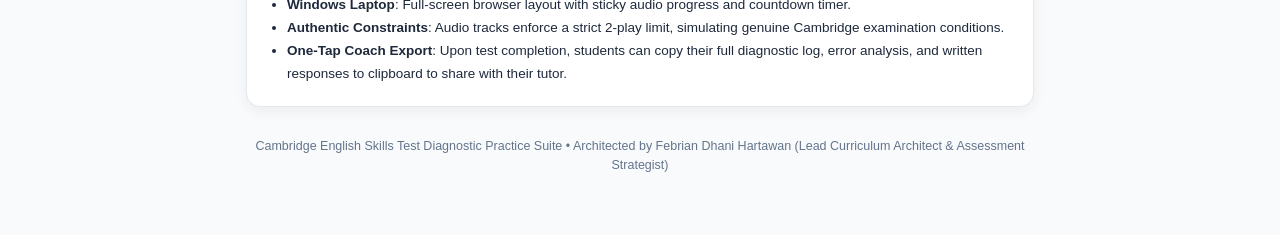
==== commit 4cf9156a: "docs(readme): add robust HTML section anchors, full institutional attribution, and core value propos" ====
--- a/index.html
+++ b/index.html
@@ -422,7 +422,7 @@
     </div>
 
     <footer>
-      Cambridge English Skills Test Diagnostic Practice Suite &bull; Prepared for Student Coaching & Tutoring
+      Cambridge English Skills Test Diagnostic Practice Suite &bull; Architected by Febrian Dhani Hartawan (Lead Curriculum Architect &amp; Assessment Strategist)
     </footer>
 
   </div>
